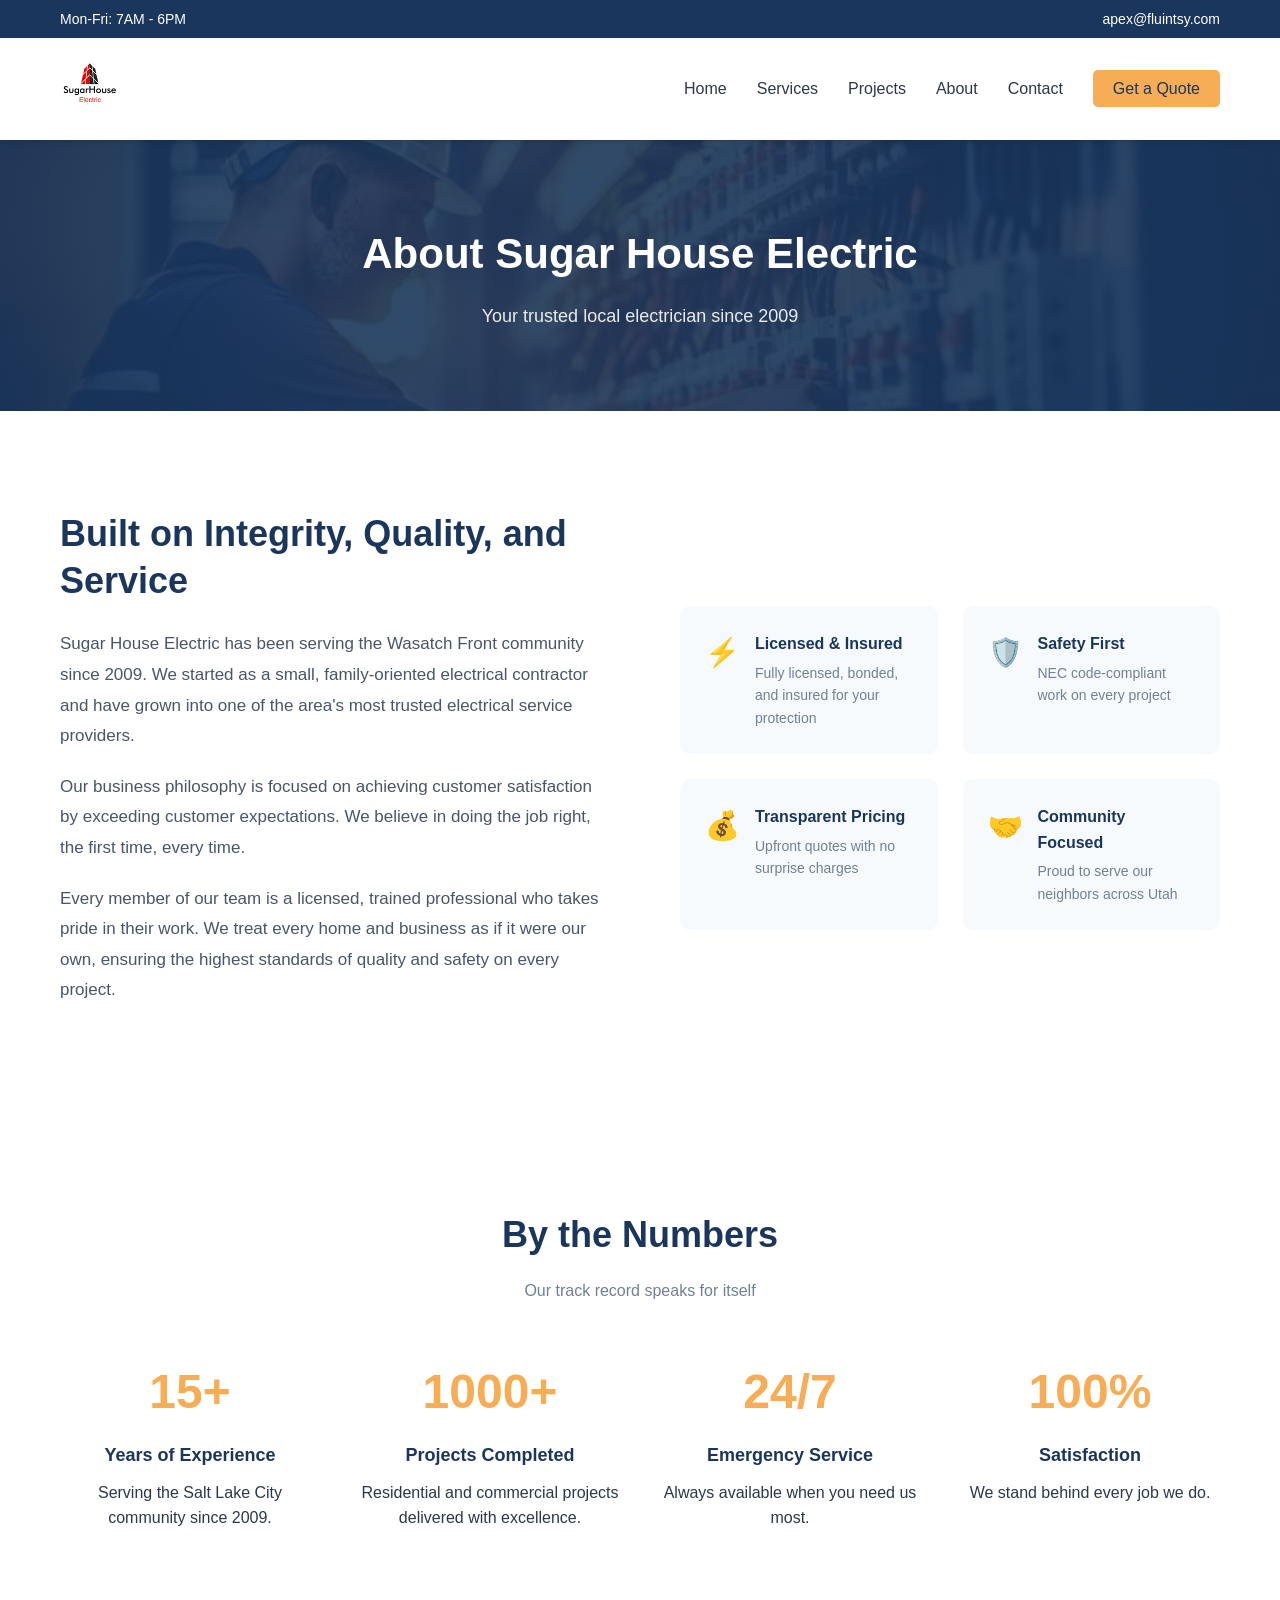
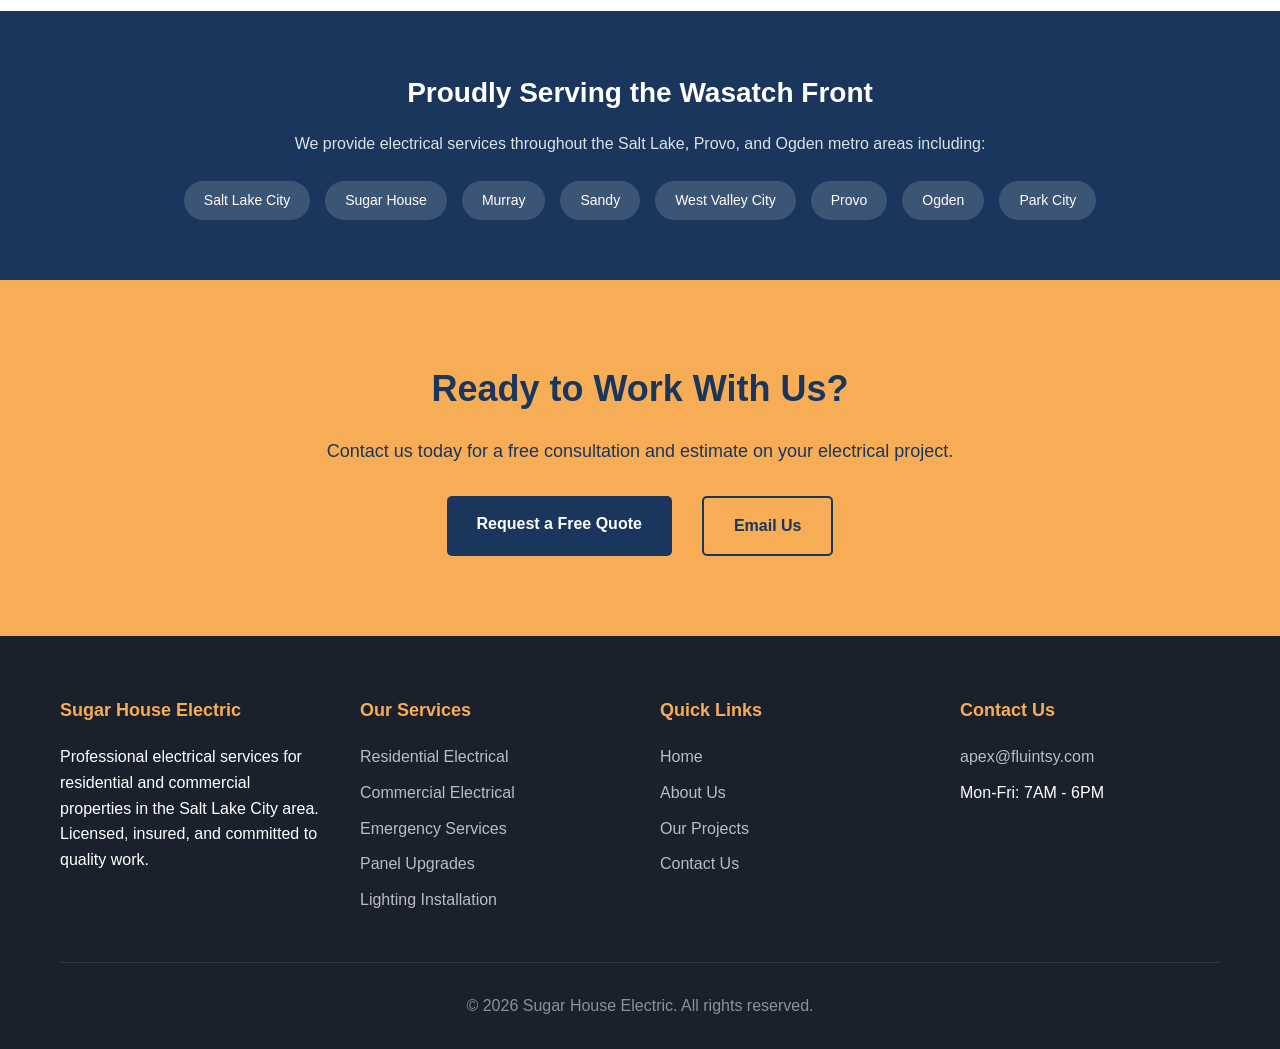
==== docs/about.html @ a9753abb "Add static HTML demo site in docs/ for GitHub Pages deployment Convert WordPress theme templates int" ====
<!DOCTYPE html>
<html lang="en">
<head>
    <meta charset="UTF-8">
    <meta name="viewport" content="width=device-width, initial-scale=1.0">
    <title>About Us - Sugar House Electric</title>
    <meta name="description" content="Learn about Sugar House Electric - your trusted local electrician serving the Wasatch Front since 2009.">
    <link rel="stylesheet" href="assets/css/style.css">
</head>
<body>

<header class="site-header">
    <div class="header-top">
        <div class="container">
            <div class="header-top-left">
                <span>Mon-Fri: 7AM - 6PM</span>
            </div>
            <div class="header-top-right">
                <a href="mailto:apex@fluintsy.com">apex@fluintsy.com</a>
            </div>
        </div>
    </div>
    <div class="header-main">
        <div class="container">
            <a href="index.html" class="site-logo">
                <img src="assets/images/logo.png" alt="Sugar House Electric" style="height: 60px; width: auto;">
            </a>
            <button class="menu-toggle" aria-label="Toggle navigation">&#9776;</button>
            <nav class="main-nav">
                <ul>
                    <li><a href="index.html">Home</a></li>
                    <li><a href="services.html">Services</a></li>
                    <li><a href="projects.html">Projects</a></li>
                    <li><a href="about.html">About</a></li>
                    <li><a href="contact.html">Contact</a></li>
                    <li><a href="contact.html" class="nav-cta">Get a Quote</a></li>
                </ul>
            </nav>
        </div>
    </div>
</header>

<main>
    <div class="page-header">
        <div class="container">
            <h1>About Sugar House Electric</h1>
            <p>Your trusted local electrician since 2009</p>
        </div>
    </div>

    <section class="intro">
        <div class="container">
            <div class="intro-grid">
                <div class="intro-content">
                    <h2>Built on Integrity, Quality, and Service</h2>
                    <p>Sugar House Electric has been serving the Wasatch Front community since 2009. We started as a small, family-oriented electrical contractor and have grown into one of the area's most trusted electrical service providers.</p>
                    <p>Our business philosophy is focused on achieving customer satisfaction by exceeding customer expectations. We believe in doing the job right, the first time, every time.</p>
                    <p>Every member of our team is a licensed, trained professional who takes pride in their work. We treat every home and business as if it were our own, ensuring the highest standards of quality and safety on every project.</p>
                </div>
                <div class="intro-features">
                    <div class="feature-item">
                        <div class="feature-icon">&#x26A1;</div>
                        <div class="feature-text">
                            <h4>Licensed &amp; Insured</h4>
                            <p>Fully licensed, bonded, and insured for your protection</p>
                        </div>
                    </div>
                    <div class="feature-item">
                        <div class="feature-icon">&#x1F6E1;&#xFE0F;</div>
                        <div class="feature-text">
                            <h4>Safety First</h4>
                            <p>NEC code-compliant work on every project</p>
                        </div>
                    </div>
                    <div class="feature-item">
                        <div class="feature-icon">&#x1F4B0;</div>
                        <div class="feature-text">
                            <h4>Transparent Pricing</h4>
                            <p>Upfront quotes with no surprise charges</p>
                        </div>
                    </div>
                    <div class="feature-item">
                        <div class="feature-icon">&#x1F91D;</div>
                        <div class="feature-text">
                            <h4>Community Focused</h4>
                            <p>Proud to serve our neighbors across Utah</p>
                        </div>
                    </div>
                </div>
            </div>
        </div>
    </section>

    <section class="why-us">
        <div class="container">
            <div class="section-title">
                <h2>By the Numbers</h2>
                <p>Our track record speaks for itself</p>
            </div>
            <div class="why-us-grid">
                <div class="why-us-item">
                    <div class="number">15+</div>
                    <h3>Years of Experience</h3>
                    <p>Serving the Salt Lake City community since 2009.</p>
                </div>
                <div class="why-us-item">
                    <div class="number">1000+</div>
                    <h3>Projects Completed</h3>
                    <p>Residential and commercial projects delivered with excellence.</p>
                </div>
                <div class="why-us-item">
                    <div class="number">24/7</div>
                    <h3>Emergency Service</h3>
                    <p>Always available when you need us most.</p>
                </div>
                <div class="why-us-item">
                    <div class="number">100%</div>
                    <h3>Satisfaction</h3>
                    <p>We stand behind every job we do.</p>
                </div>
            </div>
        </div>
    </section>

    <section class="service-areas">
        <div class="container">
            <div class="areas-content">
                <h2>Proudly Serving the Wasatch Front</h2>
                <p>We provide electrical services throughout the Salt Lake, Provo, and Ogden metro areas including:</p>
                <div class="areas-list">
                    <span>Salt Lake City</span>
                    <span>Sugar House</span>
                    <span>Murray</span>
                    <span>Sandy</span>
                    <span>West Valley City</span>
                    <span>Provo</span>
                    <span>Ogden</span>
                    <span>Park City</span>
                </div>
            </div>
        </div>
    </section>

    <section class="cta">
        <div class="container">
            <h2>Ready to Work With Us?</h2>
            <p>Contact us today for a free consultation and estimate on your electrical project.</p>
            <div class="cta-buttons">
                <a href="contact.html" class="btn btn-primary">Request a Free Quote</a>
                <a href="mailto:apex@fluintsy.com" class="btn btn-secondary">Email Us</a>
            </div>
        </div>
    </section>
</main>

<footer class="site-footer">
    <div class="container">
        <div class="footer-grid">
            <div class="footer-col">
                <h4>Sugar House Electric</h4>
                <p>Professional electrical services for residential and commercial properties in the Salt Lake City area. Licensed, insured, and committed to quality work.</p>
            </div>
            <div class="footer-col">
                <h4>Our Services</h4>
                <ul>
                    <li><a href="services.html">Residential Electrical</a></li>
                    <li><a href="services.html">Commercial Electrical</a></li>
                    <li><a href="services.html">Emergency Services</a></li>
                    <li><a href="services.html">Panel Upgrades</a></li>
                    <li><a href="services.html">Lighting Installation</a></li>
                </ul>
            </div>
            <div class="footer-col">
                <h4>Quick Links</h4>
                <ul>
                    <li><a href="index.html">Home</a></li>
                    <li><a href="about.html">About Us</a></li>
                    <li><a href="projects.html">Our Projects</a></li>
                    <li><a href="contact.html">Contact Us</a></li>
                </ul>
            </div>
            <div class="footer-col">
                <h4>Contact Us</h4>
                <ul>
                    <li><a href="mailto:apex@fluintsy.com">apex@fluintsy.com</a></li>
                    <li>Mon-Fri: 7AM - 6PM</li>
                </ul>
            </div>
        </div>
        <div class="footer-bottom">
            <p>&copy; 2026 Sugar House Electric. All rights reserved.</p>
        </div>
    </div>
</footer>

<script src="assets/js/main.js"></script>
</body>
</html>
---- docs/assets/css/style.css ----
/* Sugar House Electric - Static Site Styles */

:root {
    --primary-color: #1a365d;
    --secondary-color: #f6ad55;
    --accent-color: #2b6cb0;
    --text-color: #2d3748;
    --light-bg: #f7fafc;
    --white: #ffffff;
    --dark-bg: #1a202c;
}

* {
    margin: 0;
    padding: 0;
    box-sizing: border-box;
}

body {
    font-family: -apple-system, BlinkMacSystemFont, 'Segoe UI', Roboto, Oxygen, Ubuntu, sans-serif;
    line-height: 1.6;
    color: var(--text-color);
}

a {
    text-decoration: none;
    color: inherit;
}

img {
    max-width: 100%;
    height: auto;
}

.container {
    max-width: 1200px;
    margin: 0 auto;
    padding: 0 20px;
}

/* Header */
.site-header {
    background: var(--white);
    box-shadow: 0 2px 4px rgba(0,0,0,0.1);
    position: sticky;
    top: 0;
    z-index: 1000;
}

.header-top {
    background: var(--primary-color);
    color: var(--white);
    padding: 8px 0;
    font-size: 14px;
}

.header-top .container {
    display: flex;
    justify-content: space-between;
    align-items: center;
}

.header-top a {
    color: var(--white);
}

.header-top a:hover {
    color: var(--secondary-color);
}

.header-main {
    padding: 15px 0;
}

.header-main .container {
    display: flex;
    justify-content: space-between;
    align-items: center;
}

.site-logo {
    font-size: 24px;
    font-weight: 700;
    color: var(--primary-color);
}

.site-logo span {
    color: var(--secondary-color);
}

/* Navigation */
.main-nav ul {
    display: flex;
    list-style: none;
    gap: 30px;
}

.main-nav a {
    font-weight: 500;
    color: var(--text-color);
    transition: color 0.3s;
}

.main-nav a:hover {
    color: var(--accent-color);
}

.nav-cta {
    background: var(--secondary-color);
    color: var(--primary-color) !important;
    padding: 10px 20px;
    border-radius: 5px;
    font-weight: 600;
}

.nav-cta:hover {
    background: var(--primary-color);
    color: var(--white) !important;
}

/* Mobile Menu Toggle */
.menu-toggle {
    display: none;
    background: none;
    border: none;
    font-size: 24px;
    cursor: pointer;
}

/* Hero Section */
.hero {
    background: linear-gradient(rgba(26, 54, 93, 0.85), rgba(26, 54, 93, 0.85)),
                url('../images/hero-bg.webp') center/cover no-repeat;
    color: var(--white);
    padding: 140px 0 120px;
    text-align: center;
}

.hero-badge {
    display: inline-block;
    background: rgba(255,255,255,0.15);
    padding: 8px 20px;
    border-radius: 30px;
    font-size: 14px;
    font-weight: 500;
    margin-bottom: 25px;
    letter-spacing: 0.5px;
}

.hero h1 {
    font-size: 52px;
    font-weight: 700;
    margin-bottom: 20px;
    line-height: 1.2;
}

.hero > .container > p {
    font-size: 20px;
    max-width: 650px;
    margin: 0 auto 35px;
    opacity: 0.95;
}

.hero p {
    font-size: 20px;
    margin-bottom: 30px;
    max-width: 600px;
    margin-left: auto;
    margin-right: auto;
}

.btn {
    display: inline-block;
    padding: 15px 30px;
    border-radius: 5px;
    font-weight: 600;
    transition: all 0.3s;
}

.btn-primary {
    background: var(--secondary-color);
    color: var(--primary-color);
}

.btn-primary:hover {
    background: var(--white);
}

.btn-secondary {
    background: transparent;
    border: 2px solid var(--white);
    color: var(--white);
    margin-left: 15px;
}

.btn-secondary:hover {
    background: var(--white);
    color: var(--primary-color);
}

.btn-outline {
    background: transparent;
    border: 2px solid var(--primary-color);
    color: var(--primary-color);
}

.btn-outline:hover {
    background: var(--primary-color);
    color: var(--white);
}

.hero-buttons {
    display: flex;
    justify-content: center;
    gap: 15px;
    flex-wrap: wrap;
    margin-bottom: 40px;
}

.hero-buttons .btn {
    display: inline-flex;
    align-items: center;
    gap: 8px;
}

.hero-trust {
    display: flex;
    justify-content: center;
    gap: 30px;
    flex-wrap: wrap;
    font-size: 14px;
    opacity: 0.9;
}

.hero-trust span {
    display: flex;
    align-items: center;
    gap: 6px;
}

/* Intro Section */
.intro {
    padding: 100px 0;
    background: var(--white);
}

.intro-grid {
    display: grid;
    grid-template-columns: 1fr 1fr;
    gap: 80px;
    align-items: center;
}

.intro-content h2 {
    font-size: 36px;
    color: var(--primary-color);
    margin-bottom: 25px;
    line-height: 1.3;
}

.intro-content p {
    font-size: 17px;
    color: #4a5568;
    margin-bottom: 20px;
    line-height: 1.8;
}

.intro-content .btn-outline {
    margin-top: 15px;
}

.intro-features {
    display: grid;
    grid-template-columns: 1fr 1fr;
    gap: 25px;
}

.feature-item {
    display: flex;
    gap: 15px;
    padding: 25px;
    background: var(--light-bg);
    border-radius: 10px;
    transition: transform 0.3s, box-shadow 0.3s;
}

.feature-item:hover {
    transform: translateY(-3px);
    box-shadow: 0 10px 25px rgba(0,0,0,0.08);
}

.feature-icon {
    font-size: 28px;
    flex-shrink: 0;
}

.feature-text h4 {
    font-size: 16px;
    color: var(--primary-color);
    margin-bottom: 5px;
}

.feature-text p {
    font-size: 14px;
    color: #718096;
    margin: 0;
}

/* Services Section */
.services {
    padding: 80px 0;
    background: var(--light-bg);
}

.section-title {
    text-align: center;
    margin-bottom: 50px;
}

.section-title h2 {
    font-size: 36px;
    color: var(--primary-color);
    margin-bottom: 15px;
}

.section-title p {
    color: #718096;
    max-width: 600px;
    margin: 0 auto;
}

.services-grid {
    display: grid;
    grid-template-columns: repeat(auto-fit, minmax(280px, 1fr));
    gap: 30px;
}

.service-card {
    background: var(--white);
    padding: 40px 30px;
    border-radius: 10px;
    text-align: center;
    box-shadow: 0 4px 6px rgba(0,0,0,0.05);
    transition: transform 0.3s, box-shadow 0.3s;
}

.service-card:hover {
    transform: translateY(-5px);
    box-shadow: 0 10px 20px rgba(0,0,0,0.1);
}

.service-card .icon {
    width: 80px;
    height: 80px;
    background: var(--light-bg);
    border-radius: 50%;
    display: flex;
    align-items: center;
    justify-content: center;
    margin: 0 auto 20px;
    font-size: 36px;
}

.service-card h3 {
    font-size: 22px;
    margin-bottom: 15px;
    color: var(--primary-color);
}

.service-card p {
    color: #718096;
    margin-bottom: 20px;
}

.service-card .learn-more {
    color: var(--accent-color);
    font-weight: 600;
}

.service-card .learn-more:hover {
    text-decoration: underline;
}

.services-cta,
.projects-cta {
    text-align: center;
    margin-top: 50px;
}

/* Why Choose Us */
.why-us {
    padding: 80px 0;
}

.why-us-grid {
    display: grid;
    grid-template-columns: repeat(auto-fit, minmax(250px, 1fr));
    gap: 40px;
}

.why-us-item {
    text-align: center;
}

.why-us-item .number {
    font-size: 48px;
    font-weight: 700;
    color: var(--secondary-color);
    margin-bottom: 10px;
}

.why-us-item h3 {
    font-size: 18px;
    color: var(--primary-color);
    margin-bottom: 10px;
}

/* Service Areas Section */
.service-areas {
    padding: 60px 0;
    background: var(--primary-color);
    color: var(--white);
}

.areas-content {
    text-align: center;
}

.areas-content h2 {
    font-size: 28px;
    margin-bottom: 15px;
}

.areas-content > p {
    opacity: 0.85;
    margin-bottom: 25px;
}

.areas-list {
    display: flex;
    justify-content: center;
    flex-wrap: wrap;
    gap: 15px;
}

.areas-list span {
    background: rgba(255,255,255,0.15);
    padding: 8px 20px;
    border-radius: 25px;
    font-size: 14px;
}

/* Projects Section */
.projects {
    padding: 80px 0;
    background: var(--light-bg);
}

.projects-grid {
    display: grid;
    grid-template-columns: repeat(auto-fit, minmax(350px, 1fr));
    gap: 30px;
}

.project-card {
    background: var(--white);
    border-radius: 10px;
    overflow: hidden;
    box-shadow: 0 4px 6px rgba(0,0,0,0.05);
    transition: transform 0.3s ease, box-shadow 0.3s ease;
}

.project-card:hover {
    transform: translateY(-5px);
    box-shadow: 0 10px 30px rgba(0,0,0,0.1);
}

.project-card img {
    width: 100%;
    height: 250px;
    object-fit: cover;
}

.project-card-content {
    padding: 25px;
}

.project-card h3 {
    font-size: 20px;
    color: var(--primary-color);
    margin-bottom: 10px;
}

.project-card a {
    color: var(--primary-color);
}

.project-card a:hover {
    color: var(--accent-color);
}

.project-card p {
    color: #718096;
}

.project-placeholder {
    display: flex;
    align-items: center;
    justify-content: center;
    width: 100%;
    height: 250px;
    background: linear-gradient(135deg, #e2e8f0 0%, #cbd5e0 100%);
}

.project-placeholder-icon {
    font-size: 48px;
    opacity: 0.5;
}

.project-type {
    display: inline-block;
    background: var(--secondary-color);
    color: var(--primary-color);
    padding: 4px 12px;
    border-radius: 4px;
    font-size: 12px;
    font-weight: 600;
    text-transform: uppercase;
    letter-spacing: 0.5px;
    margin-bottom: 10px;
}

.project-location {
    font-size: 14px;
    color: #718096;
    margin-top: 8px;
}

/* Testimonials */
.testimonials {
    padding: 80px 0;
    background: var(--primary-color);
    color: var(--white);
}

.testimonials .section-title h2 {
    color: var(--white);
}

.testimonials .section-title p {
    color: rgba(255,255,255,0.7);
}

.testimonials-grid {
    display: grid;
    grid-template-columns: repeat(auto-fit, minmax(320px, 1fr));
    gap: 30px;
}

.testimonials .testimonial-card {
    background: rgba(255,255,255,0.1);
    padding: 35px;
    border-radius: 10px;
    text-align: left;
    max-width: none;
    margin: 0;
}

.testimonial-stars {
    color: var(--secondary-color);
    font-size: 18px;
    margin-bottom: 15px;
    letter-spacing: 2px;
}

.testimonials .testimonial-card blockquote {
    font-size: 16px;
    line-height: 1.7;
    margin-bottom: 20px;
    font-style: normal;
}

.testimonials .testimonial-card cite {
    display: block;
    font-style: normal;
    font-weight: 600;
}

.testimonials .testimonial-card cite strong {
    display: block;
    font-size: 16px;
    margin-bottom: 3px;
}

.testimonials .testimonial-card cite span {
    font-size: 14px;
    opacity: 0.7;
}

/* CTA Section */
.cta {
    padding: 80px 0;
    background: var(--secondary-color);
    text-align: center;
}

.cta h2 {
    font-size: 36px;
    color: var(--primary-color);
    margin-bottom: 20px;
}

.cta p {
    font-size: 18px;
    margin-bottom: 30px;
    color: var(--primary-color);
}

.cta .btn-primary {
    background: var(--primary-color);
    color: var(--white);
}

.cta .btn-primary:hover {
    background: var(--dark-bg);
}

.cta-buttons {
    display: flex;
    justify-content: center;
    gap: 15px;
    flex-wrap: wrap;
}

.cta .btn-secondary {
    border-color: var(--primary-color);
    color: var(--primary-color);
}

.cta .btn-secondary:hover {
    background: var(--primary-color);
    color: var(--white);
}

/* Footer */
.site-footer {
    background: var(--dark-bg);
    color: var(--white);
    padding: 60px 0 30px;
}

.footer-grid {
    display: grid;
    grid-template-columns: repeat(auto-fit, minmax(250px, 1fr));
    gap: 40px;
    margin-bottom: 40px;
}

.footer-col h4 {
    font-size: 18px;
    margin-bottom: 20px;
    color: var(--secondary-color);
}

.footer-col ul {
    list-style: none;
}

.footer-col ul li {
    margin-bottom: 10px;
}

.footer-col a {
    color: rgba(255,255,255,0.7);
    transition: color 0.3s;
}

.footer-col a:hover {
    color: var(--secondary-color);
}

.footer-bottom {
    border-top: 1px solid rgba(255,255,255,0.1);
    padding-top: 30px;
    text-align: center;
    color: rgba(255,255,255,0.5);
}

/* Contact Page */
.contact-section {
    padding: 80px 0;
}

.contact-grid {
    display: grid;
    grid-template-columns: 1fr 1fr;
    gap: 60px;
}

.contact-form input,
.contact-form textarea,
.contact-form select {
    width: 100%;
    padding: 15px;
    margin-bottom: 20px;
    border: 1px solid #e2e8f0;
    border-radius: 5px;
    font-size: 16px;
    font-family: inherit;
}

.contact-form textarea {
    min-height: 150px;
    resize: vertical;
}

.contact-form button {
    background: var(--primary-color);
    color: var(--white);
    border: none;
    padding: 15px 40px;
    font-size: 16px;
    border-radius: 5px;
    cursor: pointer;
    transition: background 0.3s;
}

.contact-form button:hover {
    background: var(--accent-color);
}

.contact-info-item {
    display: flex;
    align-items: flex-start;
    gap: 15px;
    margin-bottom: 30px;
}

.contact-info-item .icon {
    width: 50px;
    height: 50px;
    background: var(--light-bg);
    border-radius: 50%;
    display: flex;
    align-items: center;
    justify-content: center;
    font-size: 20px;
    flex-shrink: 0;
}

/* Page Header */
.page-header {
    background: linear-gradient(rgba(26, 54, 93, 0.9), rgba(26, 54, 93, 0.9)),
                url('../images/hero-bg.webp') center/cover no-repeat;
    color: var(--white);
    padding: 80px 0;
    text-align: center;
}

.page-header h1 {
    font-size: 42px;
    margin-bottom: 15px;
}

.page-header p {
    font-size: 18px;
    opacity: 0.9;
}

/* Accessibility */
:focus {
    outline: 2px solid var(--accent-color);
    outline-offset: 2px;
}

/* Print styles */
@media print {
    .site-header,
    .site-footer,
    .cta {
        display: none;
    }

    .hero {
        background: none;
        color: #000;
        padding: 20px 0;
    }
}

/* Responsive */
@media (max-width: 768px) {
    .menu-toggle {
        display: block;
    }

    .main-nav {
        display: none;
        position: absolute;
        top: 100%;
        left: 0;
        right: 0;
        background: var(--white);
        padding: 20px;
        box-shadow: 0 4px 6px rgba(0,0,0,0.1);
    }

    .main-nav.active {
        display: block;
    }

    .main-nav ul {
        flex-direction: column;
        gap: 15px;
    }

    .hero {
        padding: 80px 0 60px;
    }

    .hero h1 {
        font-size: 32px;
    }

    .hero p {
        font-size: 16px;
    }

    .hero-trust {
        flex-direction: column;
        gap: 10px;
    }

    .btn-secondary {
        margin-left: 0;
        margin-top: 15px;
    }

    .intro-grid {
        grid-template-columns: 1fr;
        gap: 40px;
    }

    .intro-features {
        grid-template-columns: 1fr;
    }

    .contact-grid {
        grid-template-columns: 1fr;
    }

    .header-top .container {
        flex-direction: column;
        gap: 5px;
    }

    .areas-list {
        gap: 10px;
    }

    .testimonials-grid {
        grid-template-columns: 1fr;
    }

    .projects-grid {
        grid-template-columns: 1fr;
    }
}
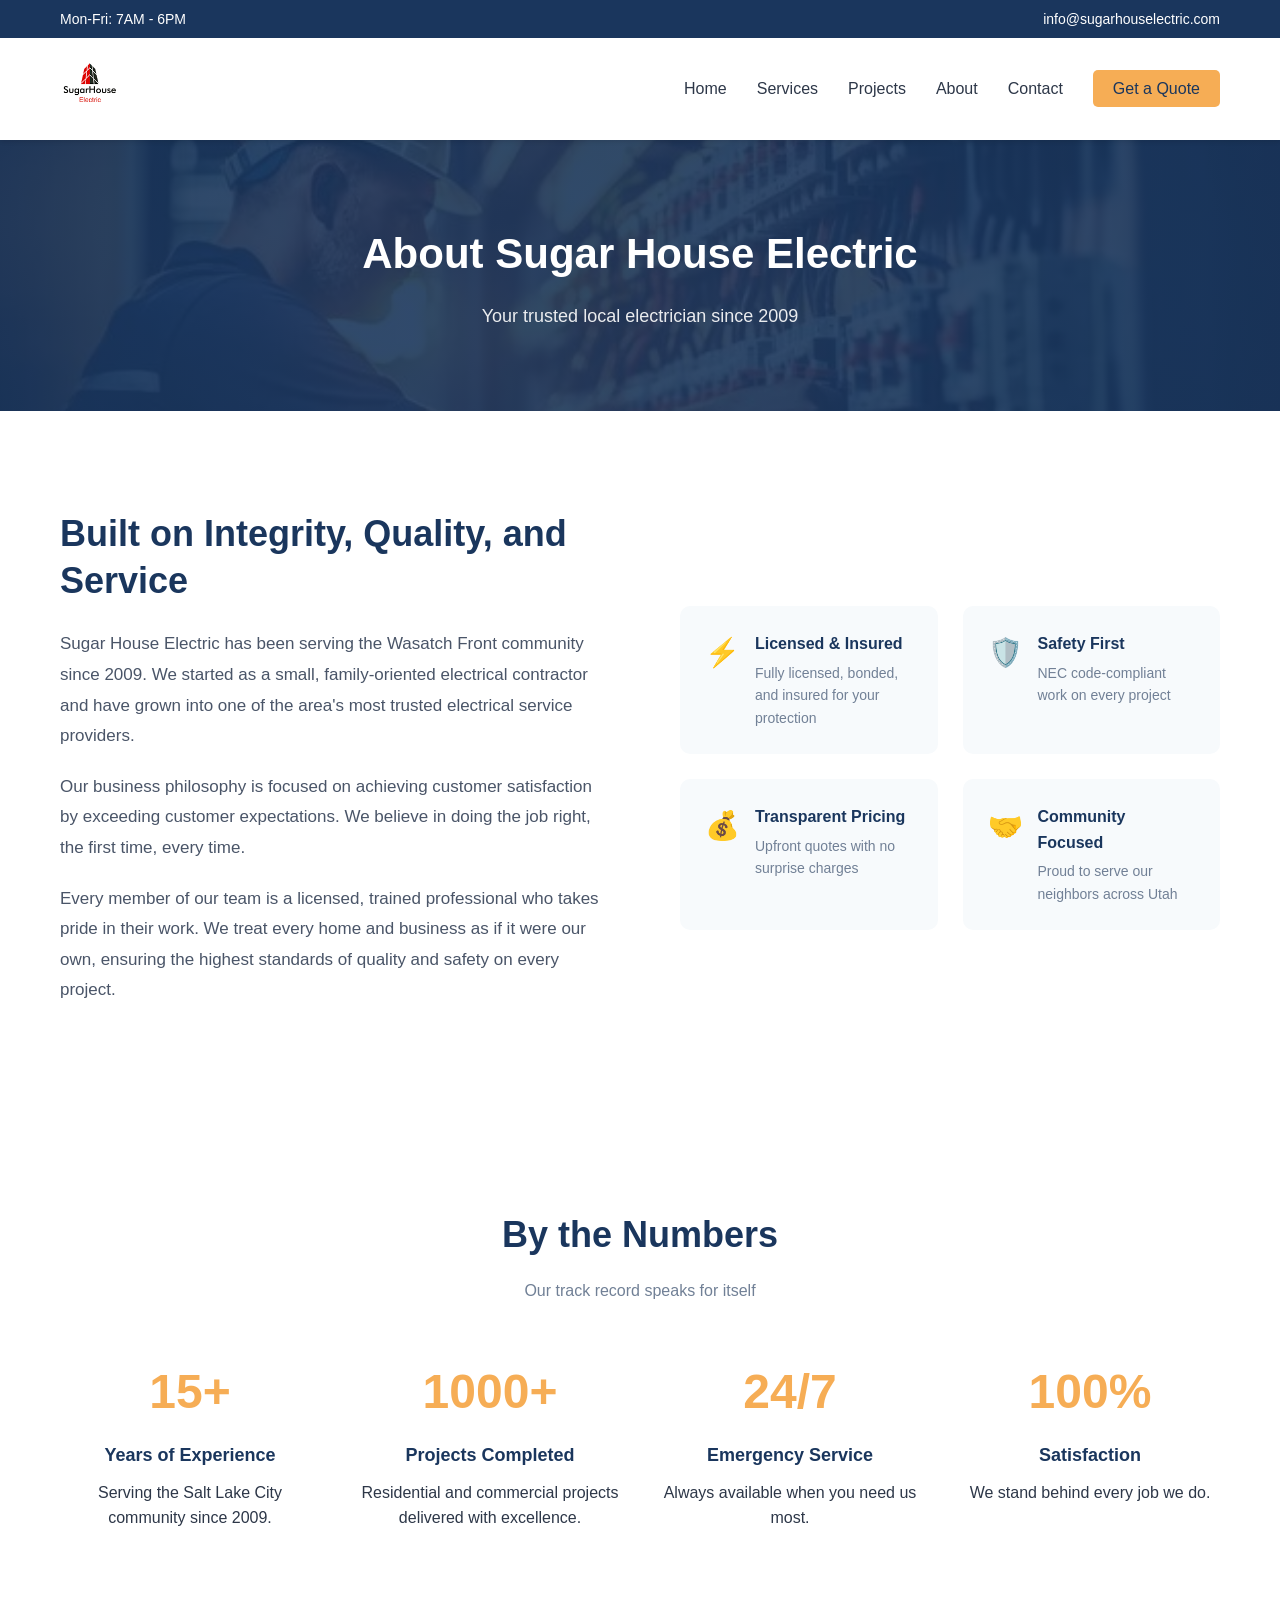
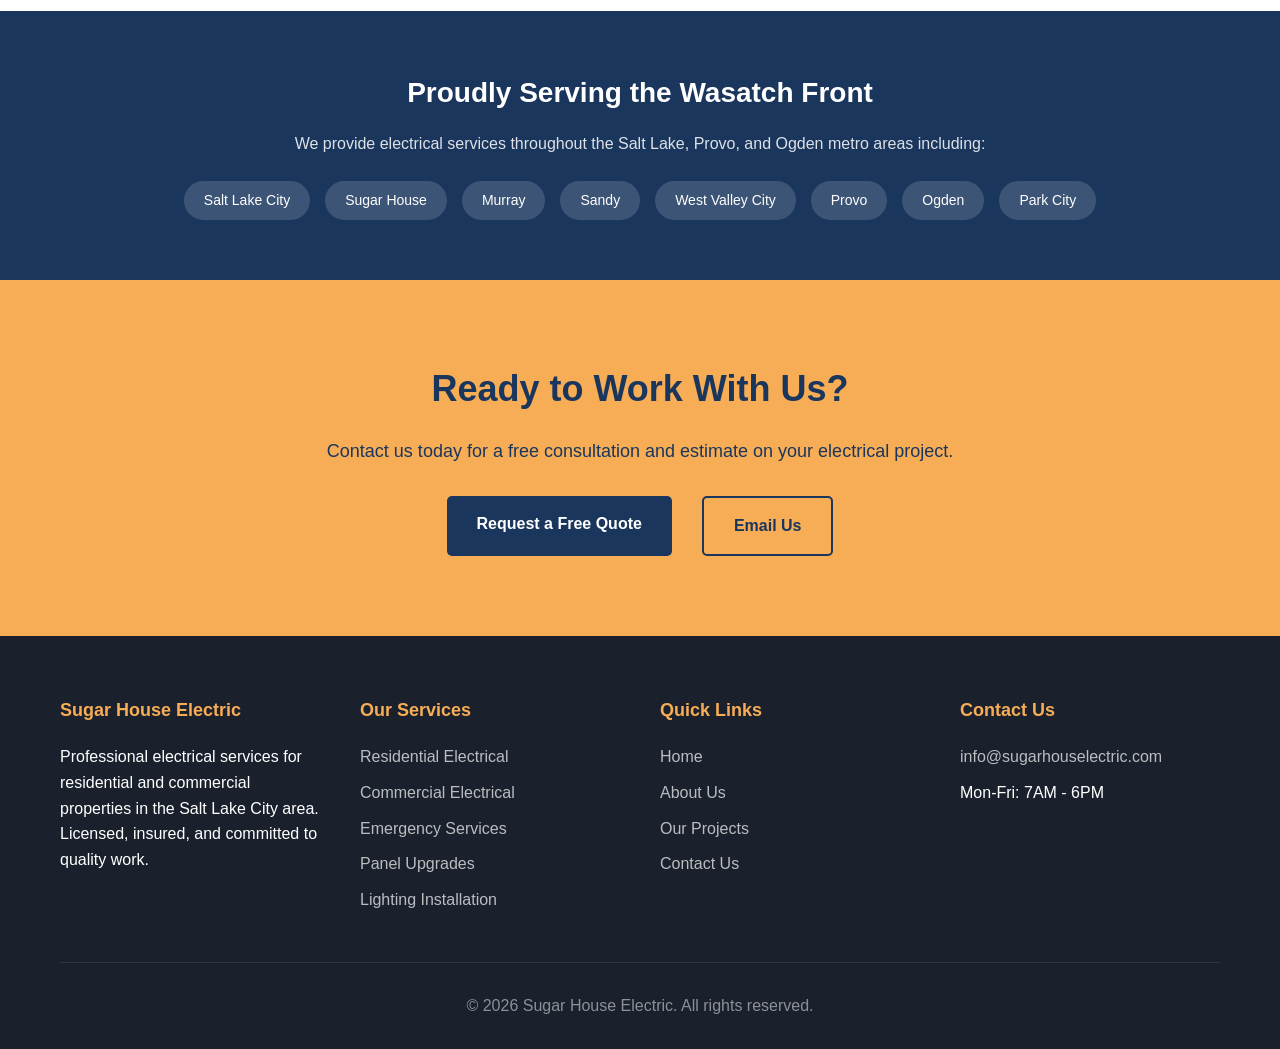
==== commit 9bbe424f: "Update contact email from apex@fluintsy.com to info@sugarhouselectric.com Replace all occurrences ac" ====
--- a/docs/about.html
+++ b/docs/about.html
@@ -16,7 +16,7 @@
                 <span>Mon-Fri: 7AM - 6PM</span>
             </div>
             <div class="header-top-right">
-                <a href="mailto:apex@fluintsy.com">apex@fluintsy.com</a>
+                <a href="mailto:info@sugarhouselectric.com">info@sugarhouselectric.com</a>
             </div>
         </div>
     </div>
@@ -147,7 +147,7 @@
             <p>Contact us today for a free consultation and estimate on your electrical project.</p>
             <div class="cta-buttons">
                 <a href="contact.html" class="btn btn-primary">Request a Free Quote</a>
-                <a href="mailto:apex@fluintsy.com" class="btn btn-secondary">Email Us</a>
+                <a href="mailto:info@sugarhouselectric.com" class="btn btn-secondary">Email Us</a>
             </div>
         </div>
     </section>
@@ -182,7 +182,7 @@
             <div class="footer-col">
                 <h4>Contact Us</h4>
                 <ul>
-                    <li><a href="mailto:apex@fluintsy.com">apex@fluintsy.com</a></li>
+                    <li><a href="mailto:info@sugarhouselectric.com">info@sugarhouselectric.com</a></li>
                     <li>Mon-Fri: 7AM - 6PM</li>
                 </ul>
             </div>
